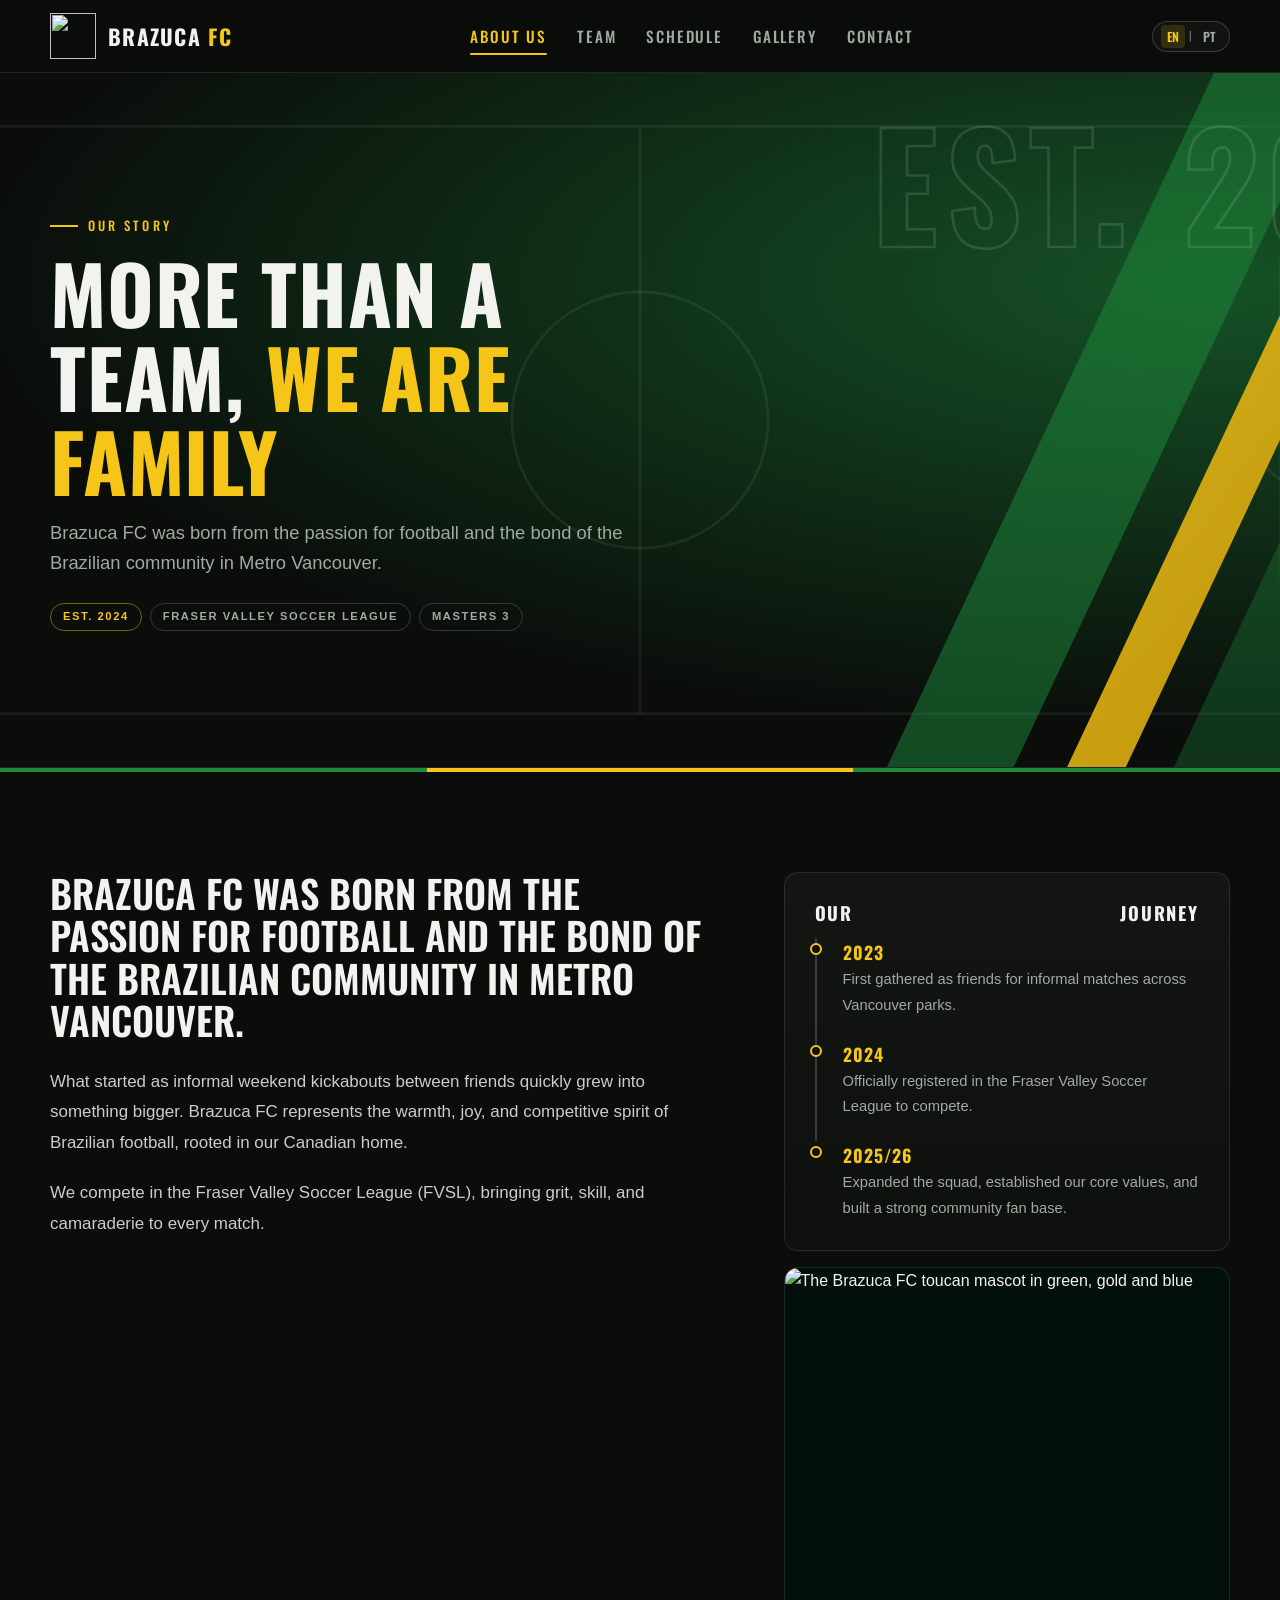
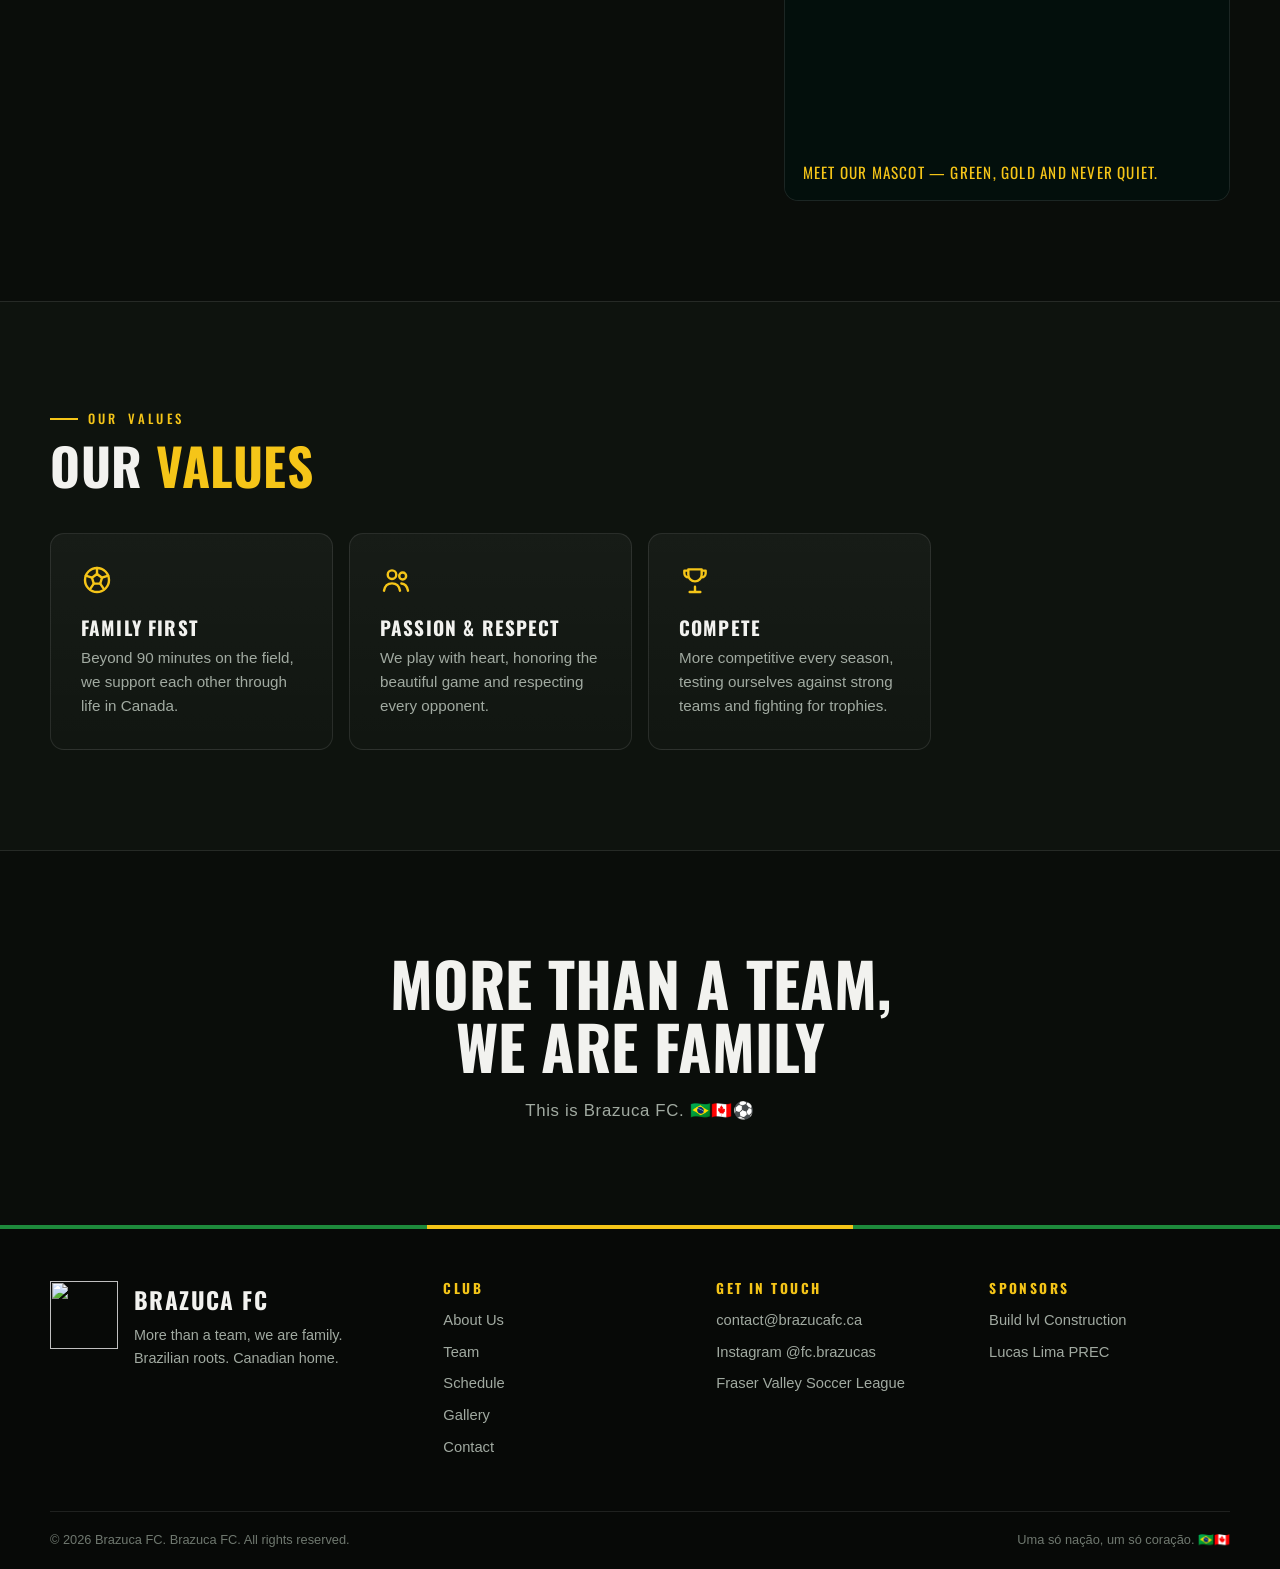
==== about.html @ 0ce06688 "feat: add English and Portuguese localization support (i18n)" ====
<!DOCTYPE html>
<html lang="en">
<head>
  <meta charset="utf-8">
  <meta name="viewport" content="width=device-width, initial-scale=1">
  <title>About Us — Brazuca FC</title>
  <meta name="description" content="Founded in 2024 by a group of Brazilians, Brazuca FC brings people together through football in the Fraser Valley Soccer League.">
  <meta name="theme-color" content="#0a0d0a">
  <link rel="canonical" href="https://brazucafc.ca/about.html">
  <link rel="icon" href="assets/img/crest-128.png" type="image/png">
  <link rel="apple-touch-icon" href="assets/img/crest-128.png">
  <meta property="og:type" content="website">
  <meta property="og:site_name" content="Brazuca FC">
  <meta property="og:title" content="About Us — Brazuca FC">
  <meta property="og:description" content="Founded in 2024 by a group of Brazilians, Brazuca FC brings people together through football in the Fraser Valley Soccer League.">
  <meta property="og:url" content="https://brazucafc.ca/about.html">
  <meta property="og:image" content="https://brazucafc.ca/assets/img/gallery/squad-white-kit.jpg">
  <meta name="twitter:card" content="summary_large_image">
  <link rel="preconnect" href="https://fonts.googleapis.com">
  <link rel="preconnect" href="https://fonts.gstatic.com" crossorigin>
  <link rel="stylesheet" href="https://fonts.googleapis.com/css2?family=Oswald:wght@400;500;600;700&amp;display=swap">
  <link rel="stylesheet" href="assets/css/site.css">
  <script src="assets/js/i18n.js" defer></script>
  <script src="assets/js/site.js" defer></script>
  <script data-goatcounter="https://brazucafc.goatcounter.com/count" async src="https://gc.zgo.at/count.js"></script>
</head>
<body>
  <a class="skip-link" href="#main">Skip to content</a>

  <header class="site-header">
    <div class="container nav-wrap">
      <a class="brand" href="index.html">
        <img class="brand-crest" src="assets/img/crest-128.png" alt="" width="46" height="46">
        <span class="brand-name">Brazuca <b>FC</b></span>
      </a>
      <button class="nav-toggle" type="button" aria-expanded="false" aria-controls="site-nav">
        <span class="visually-hidden">Menu</span>
        <span class="nav-toggle-bars" aria-hidden="true"></span>
      </button>
      <nav id="site-nav" class="site-nav" aria-label="Main">
        <ul>
          <li><a href="about.html" aria-current="page" data-i18n="nav.about">About Us</a></li>
          <li><a href="team.html" data-i18n="nav.team">Team</a></li>
          <li><a href="schedule.html" data-i18n="nav.schedule">Schedule</a></li>
          <li><a href="gallery.html" data-i18n="nav.gallery">Gallery</a></li>
          <li><a href="contact.html" data-i18n="nav.contact">Contact</a></li>
        </ul>
      </nav>
      <div class="lang-switcher" role="group" aria-label="Language selector">
        <button type="button" data-lang="en" aria-pressed="true">EN</button>
        <span aria-hidden="true">|</span>
        <button type="button" data-lang="pt" aria-pressed="false">PT</button>
      </div>
    </div>
  </header>

  <main id="main">
    <section class="about-banner" aria-labelledby="page-title">
      <svg class="about-banner-art" viewBox="0 0 1440 520" preserveAspectRatio="xMidYMid slice" aria-hidden="true">
        <defs>
          <radialGradient id="ab-glow" cx="80%" cy="30%" r="65%">
            <stop offset="0" stop-color="#1e8a3c" stop-opacity=".55"/><stop offset="1" stop-color="#1e8a3c" stop-opacity="0"/>
          </radialGradient>
          <linearGradient id="ab-gold" x1="0" y1="0" x2="1" y2="1">
            <stop offset="0" stop-color="#f5c518"/><stop offset="1" stop-color="#c99a0c"/>
          </linearGradient>
          <symbol id="ab-leaf" viewBox="0 0 24 24"><path d="M12 2l1.6 3.4 2.1-1-.5 4.6 2.8-2.6.9 1.9 2.6-.5-1 3 1.5.8-4.4 3.8.6 1.9-4.2-.8V22h-1.2v-3.5l-4.2.8.6-1.9L3 13.6l1.5-.8-1-3 2.6.5.9-1.9 2.8 2.6-.5-4.6 2.1 1z"/></symbol>
        </defs>
        <rect width="1440" height="520" fill="#0a0d0a"/>
        <rect width="1440" height="520" fill="url(#ab-glow)"/>
        <g fill="none" stroke="#f2f2ef" stroke-opacity=".07" stroke-width="2">
          <rect x="60" y="40" width="1320" height="440"/><path d="M720 40v440"/><circle cx="720" cy="260" r="96"/>
          <rect x="1200" y="140" width="180" height="240"/><rect x="1320" y="200" width="60" height="120"/><path d="M1200 215a55 55 0 0 0 0 90"/>
        </g>
        <path d="M905 520 1150 0h95L1000 520z" fill="#1e8a3c" fill-opacity=".5"/>
        <path d="M1040 520 1285 0h44L1084 520z" fill="url(#ab-gold)" fill-opacity=".9"/>
        <path d="M1120 520 1365 0h75v70L1225 520z" fill="#1e8a3c" fill-opacity=".32"/>
        <use href="#ab-leaf" x="1225" y="320" width="130" height="130" fill="#f5c518" fill-opacity=".16"/>
        <text x="1380" y="130" text-anchor="end" font-family="Oswald, 'Arial Narrow', sans-serif" font-weight="700" font-size="110" letter-spacing="6" fill="none" stroke="#f2f2ef" stroke-opacity=".13" stroke-width="2">EST. 2024</text>
      </svg>
      <div class="container about-banner-inner">
        <p class="eyebrow" data-i18n="about.eyebrow">About Us</p>
        <h1 class="page-title" id="page-title" data-i18n="about.title">Brazilian roots.<br><span>Canadian home.</span></h1>
        <p class="page-lead" data-i18n="about.lead">More than a team. A community built around football.</p>
        <div class="banner-pills">
          <span class="pill pill--yellow">Est. 2024</span>
          <span class="pill">Fraser Valley Soccer League</span>
          <span class="pill">Masters 3</span>
        </div>
      </div>
    </section>
    <div class="stripe" aria-hidden="true"><span></span><span></span><span></span></div>

    <section class="section" aria-labelledby="story-title">
      <div class="container story">
        <div>
          <h2 class="visually-hidden" id="story-title" data-i18n="about.storyTitle">Our story</h2>
          <p class="story-lead" data-i18n="about.lead">More than a team. <span>A community built around football.</span></p>
          <div class="story-body">
            <p data-i18n="about.storyP1">Brazuca FC was founded in 2024 by a group of Brazilians with one simple idea: bring people together through football and compete in the Fraser Valley Soccer League (FVSL).</p>
            <p data-i18n="about.storyP2">What started as a group of colleagues preparing for the 2024/25 Fall season has continued to grow with every year. Season after season, Brazuca FC has evolved both on and off the field — strengthening our squad, improving our organization, building new partnerships, and creating a stronger identity for the club.</p>
          </div>
        </div>
        <aside class="story-aside" aria-label="Club timeline and mascot">
          <div class="card">
            <h3 class="card-title" data-i18n="about.timelineTitle">The journey</h3>
            <ol class="timeline">
              <li><strong data-i18n="about.t1Year">2024</strong><span data-i18n="about.t1Text">Founded by a group of Brazilian friends and colleagues.</span></li>
              <li><strong data-i18n="about.t2Year">2024/25</strong><span data-i18n="about.t2Text">First Fall season in the Fraser Valley Soccer League.</span></li>
              <li><strong data-i18n="about.t3Year">2026/27</strong><span data-i18n="about.t3Text">Competing in FVSL Masters 3, with our first sponsors on board.</span></li>
            </ol>
          </div>
          <figure class="mascot-card">
            <img src="assets/img/toucan.jpg" alt="The Brazuca FC toucan mascot in green, gold and blue" width="856" height="1024" loading="lazy">
            <figcaption>Meet our mascot — green, gold and never quiet.</figcaption>
          </figure>
        </aside>
      </div>
    </section>

    <section class="section section--alt" aria-labelledby="values-title">
      <div class="container">
        <div class="section-head">
          <div>
            <p class="eyebrow" data-i18n="about.valuesTitle">What we stand for</p>
            <h2 class="section-title" id="values-title" data-i18n="about.valuesTitle">Why we <span>play</span></h2>
          </div>
        </div>
        <div class="pillars">
          <article class="card pillar"><svg viewBox="0 0 24 24" fill="none" stroke="currentColor" stroke-width="1.8" stroke-linecap="round" stroke-linejoin="round" aria-hidden="true"><circle cx="12" cy="12" r="9"/><path d="M12 7.5l3.8 2.8-1.4 4.4H9.6l-1.4-4.4z"/><path d="M12 3v4.5M15.8 10.3l4.6-1.6M14.4 14.7l2.8 4.2M9.6 14.7l-2.8 4.2M8.2 10.3 3.6 8.7"/></svg><h3 data-i18n="about.val1Title">Family First</h3><p data-i18n="about.val1Text">Beyond 90 minutes on the field, we support each other through life in Canada.</p></article>
          <article class="card pillar"><svg viewBox="0 0 24 24" fill="none" stroke="currentColor" stroke-width="1.8" stroke-linecap="round" stroke-linejoin="round" aria-hidden="true"><circle cx="9" cy="8" r="3.2"/><path d="M3 20c.6-3.4 3-5.5 6-5.5s5.4 2.1 6 5.5"/><circle cx="17" cy="9" r="2.6"/><path d="M16 14.6c2.6.2 4.4 2 5 5.4"/></svg><h3 data-i18n="about.val2Title">Passion &amp; Respect</h3><p data-i18n="about.val2Text">We play with heart, honoring the beautiful game and respecting every opponent.</p></article>
          <article class="card pillar"><svg viewBox="0 0 24 24" fill="none" stroke="currentColor" stroke-width="1.8" stroke-linecap="round" stroke-linejoin="round" aria-hidden="true"><path d="M8 21h8M12 17v4M7 4h10v4a5 5 0 0 1-10 0V4zM17 5h3v2a3 3 0 0 1-3 3M7 5H4v2a3 3 0 0 0 3 3"/></svg><h3 data-i18n="about.val3Title">Compete</h3><p data-i18n="about.val3Text">More competitive every season, testing ourselves against strong teams and fighting for trophies.</p></article>
        </div>
      </div>
    </section>

    <section class="section manifesto" aria-label="Our motto">
      <div class="container">
        <p data-i18n="hero.tagline">Brazilian roots. <span>Canadian home.</span><br>One team. <span>One family.</span></p>
        <small>This is Brazuca FC. 🇧🇷🇨🇦⚽</small>
      </div>
    </section>
  </main>

  <footer class="site-footer">
    <div class="stripe" aria-hidden="true"><span></span><span></span><span></span></div>
    <div class="container footer-grid">
      <div class="footer-brand">
        <img src="assets/img/crest-128.png" alt="" width="68" height="68">
        <div>
          <strong>Brazuca FC</strong>
          <p data-i18n="footer.moreThanTeam">More than a team, we are family.<br>Brazilian roots. Canadian home.</p>
        </div>
      </div>
      <div>
        <h3 data-i18n="footer.club">Club</h3>
        <ul>
          <li><a href="about.html" data-i18n="nav.about">About Us</a></li>
          <li><a href="team.html" data-i18n="nav.team">Team</a></li>
          <li><a href="schedule.html" data-i18n="nav.schedule">Schedule</a></li>
          <li><a href="gallery.html" data-i18n="nav.gallery">Gallery</a></li>
          <li><a href="contact.html" data-i18n="nav.contact">Contact</a></li>
        </ul>
      </div>
      <div>
        <h3 data-i18n="footer.touch">Get in touch</h3>
        <ul>
          <li><a href="mailto:contact@brazucafc.ca">contact@brazucafc.ca</a></li>
          <li><a href="https://www.instagram.com/fc.brazucas/" target="_blank" rel="noopener">Instagram @fc.brazucas</a></li>
          <li><a href="https://fraservalleysoccer.spappz.com/" target="_blank" rel="noopener">Fraser Valley Soccer League</a></li>
        </ul>
      </div>
      <div>
        <h3 data-i18n="footer.sponsors">Sponsors</h3>
        <ul>
          <li><a href="https://buildlvl.ca/" target="_blank" rel="noopener">Build lvl Construction</a></li>
          <li><a href="https://lucaslimarealtor.com" target="_blank" rel="noopener">Lucas Lima PREC</a></li>
        </ul>
      </div>
    </div>
    <div class="container footer-base">
      <span>&copy; <span data-year>2026</span> Brazuca FC. <span data-i18n="footer.rights">All rights reserved.</span></span>
      <span lang="pt-BR" data-i18n="footer.motto">Uma só nação, um só coração. 🇧🇷🇨🇦</span>
    </div>
  </footer>
</body>
</html>
---- assets/css/site.css ----
/* Brazuca FC — design system. Dark pitch ground, green & gold accents. */

:root {
  --bg: #0a0d0a;
  --bg-2: #0e130e;
  --panel: #121812;
  --line: rgba(242, 242, 239, .1);
  --line-strong: rgba(242, 242, 239, .18);
  --ink: #f2f2ef;
  --muted: #a1aaa1;
  --faint: #6f786f;
  --yellow: #f5c518;
  --yellow-ink: #1a1500;
  --green: #1e8a3c;
  --green-bright: #3fae63;
  --green-deep: #0f3d1e;
  --red: #e0393b;
  --radius: 14px;
  --radius-sm: 10px;
  --container: 1180px;
  --gutter: clamp(16px, 4vw, 40px);
  --header-h: 72px;
  --font-display: "Oswald", "Arial Narrow", "Helvetica Neue", Arial, sans-serif;
  --font-body: "Helvetica Neue", Helvetica, Arial, system-ui, sans-serif;
  color-scheme: dark;
}

*, *::before, *::after { box-sizing: border-box; }
html { scroll-behavior: smooth; scroll-padding-top: calc(var(--header-h) + 16px); }
body {
  margin: 0;
  background: var(--bg);
  color: var(--ink);
  font-family: var(--font-body);
  font-size: 16px;
  line-height: 1.6;
  -webkit-font-smoothing: antialiased;
}
img { display: block; max-width: 100%; height: auto; }
a { color: inherit; }
p { margin: 0; }
abbr[title] { text-decoration: none; cursor: help; }
h1, h2, h3 {
  margin: 0;
  font-family: var(--font-display);
  font-weight: 700;
  line-height: 1.05;
  letter-spacing: .01em;
  text-transform: uppercase;
}
:focus-visible { outline: 2px solid var(--yellow); outline-offset: 3px; }
[hidden] { display: none !important; }

.visually-hidden {
  position: absolute; width: 1px; height: 1px; margin: -1px; padding: 0;
  overflow: hidden; clip: rect(0 0 0 0); white-space: nowrap; border: 0;
}
.skip-link {
  position: absolute; left: 12px; top: -80px; z-index: 100;
  padding: 10px 16px; border-radius: 8px;
  background: var(--yellow); color: var(--yellow-ink); font-weight: 700; text-decoration: none;
}
.skip-link:focus { top: 12px; }

.container { width: min(var(--container), 100% - 2 * var(--gutter)); margin-inline: auto; }

/* ------------------------------------------------------------ header */

.site-header {
  position: sticky; top: 0; z-index: 50;
  background: rgba(10, 13, 10, .85);
  -webkit-backdrop-filter: blur(12px);
  backdrop-filter: blur(12px);
  border-bottom: 1px solid var(--line);
}
.nav-wrap { height: var(--header-h); display: flex; align-items: center; justify-content: space-between; gap: 24px; }
.brand { display: flex; align-items: center; gap: 12px; text-decoration: none; }
.brand-crest { width: 46px; height: 46px; object-fit: contain; }
.brand-name {
  font-family: var(--font-display); font-size: 1.35rem; font-weight: 700;
  letter-spacing: .06em; text-transform: uppercase; white-space: nowrap;
}
.brand-name b { color: var(--yellow); font-weight: 700; }

.site-nav ul { display: flex; gap: 2px; margin: 0; padding: 0; list-style: none; }
.site-nav a {
  position: relative; display: block; padding: 10px 14px; border-radius: 8px;
  font-family: var(--font-display); font-size: .95rem; font-weight: 500;
  letter-spacing: .12em; text-transform: uppercase; text-decoration: none;
  color: var(--muted); transition: color .2s;
}
.site-nav a:hover { color: var(--ink); }
.site-nav a[aria-current="page"] { color: var(--yellow); }
.site-nav a[aria-current="page"]::after {
  content: ""; position: absolute; left: 14px; right: 14px; bottom: 3px;
  height: 2px; border-radius: 2px; background: var(--yellow);
}

.lang-switcher {
  display: inline-flex;
  align-items: center;
  gap: 4px;
  padding: 3px 8px;
  border: 1px solid var(--line-strong);
  border-radius: 999px;
  background: rgba(255, 255, 255, .03);
  font-family: var(--font-display);
  font-size: .78rem;
  letter-spacing: .08em;
}

.lang-switcher button {
  padding: 2px 6px;
  border: 0;
  background: transparent;
  color: var(--muted);
  font-family: inherit;
  font-size: inherit;
  font-weight: 600;
  cursor: pointer;
  border-radius: 4px;
  transition: color .15s, background .15s;
}

.lang-switcher button:hover {
  color: var(--ink);
}

.lang-switcher button[aria-pressed="true"],
.lang-switcher button.is-active {
  color: var(--yellow);
  background: rgba(245, 197, 24, .15);
}

.lang-switcher span {
  color: var(--faint);
  font-size: .7rem;
}

.nav-toggle { display: none; }
.nav-toggle-bars, .nav-toggle-bars::before, .nav-toggle-bars::after {
  display: block; width: 20px; height: 2px; border-radius: 2px;
  background: currentColor; transition: transform .2s, background .2s;
}
.nav-toggle-bars { position: relative; }
.nav-toggle-bars::before, .nav-toggle-bars::after { content: ""; position: absolute; left: 0; }
.nav-toggle-bars::before { top: -6px; }
.nav-toggle-bars::after { top: 6px; }
.nav-toggle[aria-expanded="true"] .nav-toggle-bars { background: transparent; }
.nav-toggle[aria-expanded="true"] .nav-toggle-bars::before { transform: translateY(6px) rotate(45deg); }
.nav-toggle[aria-expanded="true"] .nav-toggle-bars::after { transform: translateY(-6px) rotate(-45deg); }

@media (max-width: 860px) {
  .nav-toggle {
    display: inline-flex; align-items: center; justify-content: center;
    width: 44px; height: 44px; border: 1px solid var(--line-strong); border-radius: 10px;
    background: transparent; color: var(--ink); cursor: pointer;
  }
  .site-nav {
    display: none; position: absolute; top: var(--header-h); left: 0; right: 0;
    background: var(--bg); border-bottom: 1px solid var(--line);
    box-shadow: 0 24px 40px rgba(0, 0, 0, .5);
  }
  .site-nav.is-open { display: block; }
  .site-nav ul { flex-direction: column; padding: 8px var(--gutter) 18px; }
  .site-nav a { padding: 15px 4px; border-radius: 0; border-bottom: 1px solid var(--line); font-size: 1.05rem; }
  .site-nav a[aria-current="page"]::after { display: none; }
}

/* ----------------------------------------------------------- shared */

.btn {
  display: inline-flex; align-items: center; justify-content: center; gap: 10px;
  min-height: 48px; padding: 0 26px; border: 1px solid transparent; border-radius: 999px;
  font-family: var(--font-display); font-size: .95rem; font-weight: 600;
  letter-spacing: .12em; text-transform: uppercase; text-decoration: none; cursor: pointer;
  transition: transform .2s, background .2s, border-color .2s, color .2s;
}
.btn-primary { background: var(--yellow); color: var(--yellow-ink); }
.btn-primary:hover { background: #ffd43b; transform: translateY(-1px); }
.btn-ghost { border-color: var(--line-strong); color: var(--ink); }
.btn-ghost:hover { border-color: var(--yellow); color: var(--yellow); }

.link-arrow {
  font-family: var(--font-display); font-size: .85rem; font-weight: 500;
  letter-spacing: .14em; text-transform: uppercase; text-decoration: none;
  color: var(--yellow); white-space: nowrap;
}
.link-arrow:hover { text-decoration: underline; text-underline-offset: 4px; }

.eyebrow {
  display: inline-flex; align-items: center; gap: 10px;
  font-family: var(--font-display); font-size: .8rem; font-weight: 500;
  letter-spacing: .24em; text-transform: uppercase; color: var(--yellow);
}
.eyebrow::before { content: ""; width: 28px; height: 2px; background: currentColor; }

.pill {
  display: inline-flex; align-items: center; gap: 6px; padding: 4px 12px;
  border: 1px solid var(--line-strong); border-radius: 999px;
  font-size: .7rem; font-weight: 700; letter-spacing: .14em; text-transform: uppercase;
  color: var(--muted); white-space: nowrap;
}
.pill--yellow { border-color: rgba(245, 197, 24, .45); color: var(--yellow); }
.pill--green { border-color: rgba(63, 174, 99, .45); color: var(--green-bright); }

.stripe { display: flex; height: 4px; }
.stripe span { flex: 1; background: var(--green); }
.stripe span:nth-child(2) { background: var(--yellow); }

.card {
  padding: clamp(20px, 3vw, 30px);
  border: 1px solid var(--line); border-radius: var(--radius);
  background: linear-gradient(180deg, rgba(255, 255, 255, .04), rgba(255, 255, 255, .015));
}
.card-title {
  display: flex; align-items: center; justify-content: space-between; gap: 12px;
  margin-bottom: 16px; font-size: 1.15rem; letter-spacing: .1em;
}
.card-title .link-arrow { font-size: .72rem; }

.section { padding-block: clamp(56px, 8vw, 100px); }
.section--alt { background: var(--bg-2); border-block: 1px solid var(--line); }
.section-head {
  display: flex; flex-wrap: wrap; align-items: flex-end; justify-content: space-between; gap: 16px;
  margin-bottom: clamp(24px, 4vw, 40px);
}
.section-title { margin-top: 10px; font-size: clamp(2rem, 4.6vw, 3.2rem); }
.section-title span, .page-title span { color: var(--yellow); }
.section-lead { margin-top: 12px; max-width: 60ch; color: var(--muted); }

.grid-2 { display: grid; grid-template-columns: repeat(2, minmax(0, 1fr)); gap: clamp(16px, 3vw, 28px); }
.grid-matchday { display: grid; grid-template-columns: minmax(0, 1.2fr) minmax(0, 1fr); gap: clamp(16px, 3vw, 28px); align-items: start; }
@media (max-width: 900px) {
  .grid-2, .grid-matchday { grid-template-columns: 1fr; }
}

.skeleton { display: grid; place-items: center; min-height: 220px; color: var(--faint); font-size: .9rem; }
.empty-state {
  padding: 28px; border: 1px dashed var(--line-strong); border-radius: var(--radius-sm);
  text-align: center; color: var(--muted);
}
.empty-state a { color: var(--yellow); }
.data-note { margin-top: 14px; font-size: .78rem; color: var(--faint); }
.data-note a { color: var(--muted); }

.stats { display: grid; grid-template-columns: repeat(3, minmax(0, 1fr)); gap: 12px; }
.stats--4 { grid-template-columns: repeat(2, minmax(0, 1fr)); }
.stat { padding: 16px 12px; border: 1px solid var(--line); border-radius: var(--radius-sm); text-align: center; background: rgba(255, 255, 255, .02); }
.stat strong { display: block; font-family: var(--font-display); font-size: 2.2rem; line-height: 1; color: var(--yellow); }
.stat span { display: block; margin-top: 6px; font-size: .7rem; letter-spacing: .14em; text-transform: uppercase; color: var(--muted); }

/* ------------------------------------------------------------- hero */

.hero {
  position: relative; isolation: isolate; overflow: hidden;
  background:
    radial-gradient(55% 80% at 78% 45%, rgba(30, 138, 60, .38), transparent 70%),
    radial-gradient(40% 55% at 5% 100%, rgba(245, 197, 24, .1), transparent 70%),
    linear-gradient(180deg, #0c120c, var(--bg));
}
.hero::before {
  content: ""; position: absolute; z-index: -1; top: -30%; right: -12%; width: 62%; height: 160%;
  background: repeating-linear-gradient(112deg,
    transparent 0 46px, rgba(30, 138, 60, .26) 46px 62px,
    transparent 62px 104px, rgba(245, 197, 24, .12) 104px 110px);
  -webkit-mask-image: radial-gradient(closest-side, #000 25%, transparent);
  mask-image: radial-gradient(closest-side, #000 25%, transparent);
}
.pitch-lines { position: absolute; inset: 0; z-index: -1; width: 100%; height: 100%; opacity: .06; pointer-events: none; }
.hero-inner {
  display: grid; grid-template-columns: minmax(0, 1.45fr) minmax(0, .55fr); align-items: center;
  gap: clamp(16px, 4vw, 48px); padding-block: clamp(32px, 7vw, 96px);
}
.hero-title { margin-top: 12px; font-size: clamp(3rem, 7vw, 5.6rem); line-height: .95; letter-spacing: .02em; }
.hero-title span { color: var(--yellow); }
.hero-tagline {
  margin-top: 10px; font-family: var(--font-display); font-size: clamp(1.35rem, 3vw, 2.2rem);
  font-weight: 600; font-style: italic; line-height: 1.05; text-transform: uppercase; color: var(--yellow);
}
.hero-sub { margin-top: 14px; max-width: 58ch; color: var(--muted); font-size: clamp(.95rem, 1.4vw, 1.05rem); }
.hero-actions { display: flex; flex-wrap: wrap; gap: 12px; margin-top: 22px; }
.hero-art { position: relative; justify-self: center; width: min(340px, 100%); }
.hero-art::before {
  content: ""; position: absolute; inset: 6%; z-index: -1; border-radius: 50%;
  background: radial-gradient(circle, rgba(245, 197, 24, .2), transparent 65%);
}
.hero-art img { width: 100%; filter: drop-shadow(0 24px 48px rgba(0, 0, 0, .6)); }
@media (max-width: 860px) {
  .hero-inner { grid-template-columns: 1fr; }
  .hero-art { order: -1; justify-self: start; width: min(96px, 28%); }
}

.features { background: var(--bg-2); border-bottom: 1px solid var(--line); }
.features-grid { display: grid; grid-template-columns: repeat(4, minmax(0, 1fr)); }
.feature { display: flex; align-items: center; gap: 14px; padding: 22px 20px; }
.feature + .feature { border-left: 1px solid var(--line); }
.feature svg { flex: none; width: 34px; height: 34px; color: var(--yellow); }
.feature strong { display: block; font-family: var(--font-display); font-size: 1rem; font-weight: 600; letter-spacing: .1em; text-transform: uppercase; }
.feature span { display: block; font-size: .85rem; color: var(--muted); }
@media (max-width: 960px) {
  .features-grid { grid-template-columns: repeat(2, minmax(0, 1fr)); }
  .feature:nth-child(3) { border-left: 0; }
  .feature:nth-child(n + 3) { border-top: 1px solid var(--line); }
}
@media (max-width: 520px) {
  .features-grid { grid-template-columns: 1fr; }
  .feature + .feature { border-left: 0; border-top: 1px solid var(--line); }
}

/* -------------------------------------------------------- page hero */

.page-hero {
  position: relative; isolation: isolate; overflow: hidden; border-bottom: 1px solid var(--line);
  background:
    radial-gradient(60% 120% at 88% 0%, rgba(30, 138, 60, .34), transparent 62%),
    linear-gradient(180deg, #0c120c, var(--bg));
}
.page-hero::before {
  content: ""; position: absolute; z-index: -1; top: -40%; right: -8%; width: 46%; height: 180%;
  background: repeating-linear-gradient(112deg,
    transparent 0 40px, rgba(30, 138, 60, .24) 40px 54px,
    transparent 54px 92px, rgba(245, 197, 24, .12) 92px 98px);
  -webkit-mask-image: radial-gradient(closest-side, #000 20%, transparent);
  mask-image: radial-gradient(closest-side, #000 20%, transparent);
}
.page-hero .container { padding-block: clamp(48px, 8vw, 96px); }
.page-title { margin-top: 14px; font-size: clamp(2.6rem, 7vw, 5rem); }
.page-lead { margin-top: 16px; max-width: 60ch; color: var(--muted); font-size: clamp(1rem, 1.8vw, 1.15rem); }

/* --------------------------------------------------------- matchday */

.match-card { position: relative; overflow: hidden; }
.match-meta {
  display: flex; flex-wrap: wrap; align-items: center; justify-content: space-between; gap: 8px 12px;
  margin-bottom: 26px;
}
.match-round { font-size: .75rem; letter-spacing: .14em; text-transform: uppercase; color: var(--faint); }
.match-teams { display: grid; grid-template-columns: minmax(0, 1fr) auto minmax(0, 1fr); align-items: center; gap: 12px; text-align: center; }
.team { display: grid; justify-items: center; gap: 10px; }
.team-badge {
  display: grid; place-items: center; width: clamp(68px, 10vw, 92px); aspect-ratio: 1; border-radius: 50%;
  border: 2px solid var(--line-strong); background: radial-gradient(circle at 30% 25%, #27312a, #141a15);
  font-family: var(--font-display); font-size: clamp(1.15rem, 2.4vw, 1.5rem); font-weight: 700; letter-spacing: .06em;
}
.team-badge--us { overflow: hidden; padding: 0; border-color: transparent; background: none; }
.team-badge--us img { width: 100%; height: 100%; object-fit: contain; }
.team-name { font-family: var(--font-display); font-size: clamp(1rem, 2.2vw, 1.25rem); line-height: 1.15; letter-spacing: .04em; text-transform: uppercase; }
.team--us .team-name { color: var(--yellow); }
.team-side { font-size: .68rem; letter-spacing: .18em; text-transform: uppercase; color: var(--faint); }
.match-vs { font-family: var(--font-display); font-size: clamp(1.4rem, 3vw, 2rem); font-weight: 700; color: var(--yellow); }
.match-details {
  display: flex; flex-wrap: wrap; justify-content: center; gap: 10px 26px;
  margin: 26px 0 0; padding: 18px 0 0; border-top: 1px solid var(--line); list-style: none; font-size: .95rem;
}
.match-details li { display: flex; align-items: center; gap: 8px; }
.match-details svg { flex: none; width: 18px; height: 18px; color: var(--yellow); }
.match-countdown {
  margin-top: 16px; text-align: center; font-family: var(--font-display); font-size: .9rem;
  letter-spacing: .16em; text-transform: uppercase; color: var(--green-bright);
}

.bye { display: grid; justify-items: center; gap: 12px; padding: 4px 0; text-align: center; }
.bye-icon {
  display: grid; place-items: center; width: 84px; height: 84px; border-radius: 50%;
  border: 2px dashed rgba(245, 197, 24, .55); background: var(--green-deep); color: var(--yellow);
}
.bye-icon svg { width: 38px; height: 38px; }
.bye-title { font-size: clamp(1.6rem, 3.6vw, 2.2rem); }
.bye-text { max-width: 44ch; color: var(--muted); }
.match-after {
  display: flex; flex-wrap: wrap; align-items: baseline; justify-content: space-between; gap: 6px 12px;
  margin-top: 22px; padding-top: 16px; border-top: 1px solid var(--line); font-size: .9rem; color: var(--muted);
}
.match-after strong { color: var(--ink); font-weight: 600; }

.table-wrap { overflow-x: auto; -webkit-overflow-scrolling: touch; }
.standings { width: 100%; border-collapse: collapse; font-size: .92rem; font-variant-numeric: tabular-nums; }
.standings th {
  padding: 10px 8px; border-bottom: 1px solid var(--line-strong); white-space: nowrap; text-align: center;
  font-family: var(--font-display); font-size: .75rem; font-weight: 500; letter-spacing: .14em; text-transform: uppercase; color: var(--faint);
}
.standings td { padding: 11px 8px; border-bottom: 1px solid var(--line); white-space: nowrap; text-align: center; color: var(--muted); }
.standings .col-team { width: 100%; text-align: left; color: var(--ink); }
.standings .col-pts { font-weight: 700; color: var(--ink); }
.standings tr.is-us td { background: rgba(245, 197, 24, .07); }
.standings tr.is-us td:first-child { box-shadow: inset 3px 0 var(--yellow); }
.standings tr.is-us .col-team { font-weight: 700; color: var(--yellow); }
.pos { display: inline-grid; place-items: center; width: 26px; height: 26px; border-radius: 50%; background: rgba(255, 255, 255, .06); font-size: .8rem; font-weight: 700; color: var(--ink); }

.filter-bar { display: inline-flex; gap: 4px; padding: 4px; border: 1px solid var(--line); border-radius: 999px; background: var(--bg-2); }
.filter-bar button {
  padding: 8px 16px; border: 0; border-radius: 999px; background: transparent; color: var(--muted); cursor: pointer;
  font-family: var(--font-display); font-size: .82rem; letter-spacing: .12em; text-transform: uppercase;
}
.filter-bar button:hover { color: var(--ink); }
.filter-bar button[aria-pressed="true"] { background: var(--yellow); color: var(--yellow-ink); }

.fixtures { display: grid; gap: 10px; margin: 0; padding: 0; list-style: none; }
.fixture {
  display: grid; grid-template-columns: 104px minmax(0, 1fr) auto; align-items: center; gap: 18px;
  padding: 16px 20px; border: 1px solid var(--line); border-radius: var(--radius-sm); background: rgba(255, 255, 255, .02);
}
.fixture.is-past { opacity: .6; }
.fixture.is-next { border-color: rgba(245, 197, 24, .55); background: rgba(245, 197, 24, .05); opacity: 1; }
.fixture.is-bye { border-style: dashed; }
.fixture-date { display: grid; line-height: 1.2; }
.fixture-day { font-size: .7rem; letter-spacing: .18em; text-transform: uppercase; color: var(--faint); }
.fixture-dm { font-family: var(--font-display); font-size: 1.3rem; text-transform: uppercase; }
.fixture-time { font-size: .8rem; color: var(--muted); }
.fixture-round { display: block; font-size: .7rem; letter-spacing: .16em; text-transform: uppercase; color: var(--faint); }
.fixture-teams { display: block; margin: 2px 0; font-family: var(--font-display); font-size: 1.12rem; letter-spacing: .02em; text-transform: uppercase; }
.fixture-teams b { font-weight: 600; color: var(--yellow); }
.fixture-teams em { margin: 0 8px; font-size: .8em; font-style: normal; color: var(--faint); }
.fixture.is-bye .fixture-teams { color: var(--muted); }
.fixture-field { display: flex; align-items: center; gap: 6px; font-size: .85rem; color: var(--muted); }
.fixture-field svg { flex: none; width: 14px; height: 14px; }
.fixture-side { justify-self: end; }
.result { display: inline-flex; align-items: center; gap: 10px; font-family: var(--font-display); font-size: 1.15rem; }
.result-badge { display: inline-grid; place-items: center; width: 28px; height: 28px; border-radius: 6px; font-size: .85rem; font-weight: 700; color: #fff; }
.result--W .result-badge { background: var(--green); }
.result--D .result-badge { background: #5b635b; }
.result--L .result-badge { background: var(--red); }
@media (max-width: 640px) {
  .fixture { grid-template-columns: 74px minmax(0, 1fr); gap: 12px; padding: 14px; }
  .fixture-side { grid-column: 2; justify-self: start; }
  .fixture-teams em { margin: 0 5px; }
}

.schedule-toolbar { display: flex; flex-wrap: wrap; align-items: center; justify-content: space-between; gap: 12px; margin-bottom: 18px; }

/* ------------------------------------------------------------ squad */

.coach-card { display: grid; grid-template-columns: auto minmax(0, 1fr); align-items: center; gap: clamp(18px, 3vw, 32px); margin-bottom: clamp(40px, 6vw, 64px); }
.coach-photo {
  position: relative; overflow: hidden; width: clamp(110px, 16vw, 164px); aspect-ratio: 1; border-radius: 50%;
  border: 3px solid var(--yellow);
  background: radial-gradient(120% 90% at 50% 0%, #1d5a31, #0f2a17 55%, #0b140d);
}
.coach-photo img { width: 100%; height: 100%; object-fit: cover; object-position: 50% 20%; }
.coach-name { margin-top: 8px; font-size: clamp(2.2rem, 5vw, 3.4rem); }
.coach-text { margin-top: 8px; max-width: 56ch; color: var(--muted); }
@media (max-width: 520px) { .coach-card { grid-template-columns: 1fr; justify-items: start; } }

.portrait-fallback {
  position: absolute; inset: 0; display: grid; place-items: center;
  font-family: var(--font-display); font-weight: 700; color: rgba(245, 197, 24, .92);
  text-shadow: 0 6px 24px rgba(0, 0, 0, .45);
}
.coach-photo .portrait-fallback { font-size: 3.4rem; }
.has-photo > .portrait-fallback { display: none; }

.squad-group + .squad-group { margin-top: clamp(44px, 6vw, 68px); }
.squad-group-head {
  display: flex; flex-wrap: wrap; align-items: center; gap: 10px 14px;
  margin-bottom: 20px; padding-bottom: 14px; border-bottom: 1px solid var(--line);
}
.squad-group-head h2 { font-size: clamp(1.5rem, 3.4vw, 2.2rem); }
.squad-count { margin-left: auto; font-size: .75rem; letter-spacing: .14em; text-transform: uppercase; color: var(--faint); }

.players { display: grid; grid-template-columns: repeat(auto-fill, minmax(190px, 1fr)); gap: 16px; }
.player {
  position: relative; overflow: hidden; border: 1px solid var(--line); border-radius: var(--radius);
  background: var(--panel); transition: transform .2s, border-color .2s;
}
.player:hover { transform: translateY(-3px); border-color: rgba(245, 197, 24, .45); }
.player-photo {
  position: relative; overflow: hidden; aspect-ratio: 4 / 5;
  background: radial-gradient(120% 90% at 50% 0%, #1d5a31 0%, #0f2a17 55%, #0b140d 100%);
}
.player-photo img { width: 100%; height: 100%; object-fit: cover; object-position: 50% 18%; }
.player-photo::after {
  content: ""; position: absolute; inset: auto 0 0; height: 40%;
  background: linear-gradient(transparent, rgba(18, 24, 18, .95));
}
.player-photo .portrait-fallback { font-size: clamp(4.2rem, 9vw, 5.8rem); }
.player-captain {
  position: absolute; top: 12px; right: 12px; z-index: 1;
  display: grid; place-items: center; width: 30px; height: 30px; border-radius: 50%;
  background: var(--yellow); color: var(--yellow-ink); box-shadow: 0 4px 14px rgba(0, 0, 0, .4);
  font-family: var(--font-display); font-size: .95rem; font-weight: 700;
}
.player-info { display: flex; align-items: flex-end; justify-content: space-between; gap: 10px; margin-top: -30px; padding: 0 16px 16px; position: relative; z-index: 1; }
.player-name { font-size: 1.3rem; letter-spacing: .03em; }
.player-role, .player-aka { display: block; margin-top: 4px; font-size: .7rem; letter-spacing: .12em; text-transform: uppercase; color: var(--faint); }
.player-aka { margin-top: 2px; color: var(--muted); letter-spacing: .06em; text-transform: none; font-size: .8rem; }
.player-number { font-family: var(--font-display); font-size: 2rem; font-weight: 700; line-height: 1; color: var(--yellow); }
.player:not(.has-photo) .player-number { display: none; }
@media (max-width: 560px) {
  .players { grid-template-columns: repeat(2, minmax(0, 1fr)); gap: 12px; }
  .player-info { padding: 0 12px 12px; gap: 6px; }
  .player-name { font-size: 1.05rem; }
  .player-role { font-size: .62rem; letter-spacing: .08em; }
  .player-number { font-size: 1.5rem; }
  .player-captain { top: 8px; right: 8px; width: 26px; height: 26px; font-size: .85rem; }
}

/* ---------------------------------------------------------- gallery */

.album + .album { margin-top: clamp(44px, 6vw, 68px); }
.album-title { font-size: clamp(1.6rem, 3.6vw, 2.4rem); }
.gallery-grid { display: grid; grid-template-columns: repeat(auto-fill, minmax(260px, 1fr)); gap: 14px; }
.gallery-item {
  position: relative; overflow: hidden; margin: 0; aspect-ratio: 4 / 3;
  border: 1px solid var(--line); border-radius: var(--radius-sm); background: var(--panel);
}
.gallery-item--feature { grid-column: span 2; aspect-ratio: 16 / 9; }
.gallery-item button { display: block; width: 100%; height: 100%; padding: 0; border: 0; background: none; cursor: zoom-in; }
.gallery-item img { width: 100%; height: 100%; object-fit: cover; transition: transform .5s; }
.gallery-item button:hover img { transform: scale(1.03); }
.gallery-item figcaption {
  position: absolute; inset: auto 0 0; padding: 36px 16px 14px; pointer-events: none;
  background: linear-gradient(transparent, rgba(0, 0, 0, .82)); font-size: .9rem;
}
.gallery-slot {
  display: grid; align-content: center; justify-items: center; gap: 6px; aspect-ratio: 4 / 3; padding: 20px;
  border: 1px dashed var(--line-strong); border-radius: var(--radius-sm); text-align: center; color: var(--faint);
}
.gallery-slot strong { font-family: var(--font-display); font-weight: 500; letter-spacing: .1em; text-transform: uppercase; color: var(--muted); }
.gallery-slot span { font-size: .85rem; }
.gallery-slot a { color: var(--yellow); }
@media (max-width: 600px) { .gallery-item--feature { grid-column: auto; } }

.is-missing { display: grid; place-items: center; }
.is-missing img, .is-missing button { display: none; }
.is-missing::before {
  content: "Photo coming soon"; font-family: var(--font-display); font-size: .85rem;
  letter-spacing: .16em; text-transform: uppercase; color: var(--faint);
}

.lightbox { max-width: min(1100px, 94vw); max-height: 94vh; padding: 0; border: 0; background: transparent; color: var(--ink); }
.lightbox::backdrop { background: rgba(0, 0, 0, .88); }
.lightbox img { width: auto; max-height: 80vh; margin-inline: auto; border-radius: 10px; }
.lightbox-bar { display: flex; align-items: center; justify-content: space-between; gap: 12px; margin-top: 12px; }
.lightbox-caption { flex: 1; font-size: .95rem; color: var(--muted); }
.lightbox-count { font-size: .8rem; letter-spacing: .12em; color: var(--faint); }
.lightbox-controls { display: flex; gap: 8px; }
.icon-btn {
  display: grid; place-items: center; width: 44px; height: 44px; border: 1px solid var(--line-strong); border-radius: 50%;
  background: rgba(10, 13, 10, .7); color: var(--ink); cursor: pointer; font-size: 1.1rem;
}
.icon-btn:hover { border-color: var(--yellow); color: var(--yellow); }

/* ------------------------------------------------------------- home */

.about-teaser { display: grid; grid-template-columns: minmax(0, 1.2fr) minmax(0, 1fr); gap: clamp(20px, 4vw, 48px); align-items: stretch; }
.teaser-text p { color: #c9cec9; font-size: 1.05rem; line-height: 1.75; }
.teaser-text p + p { margin-top: 1em; }
.teaser-text { margin-top: 18px; }
.about-teaser .btn { margin-top: 28px; }
.quote-card {
  margin: 0; display: grid; align-content: center; gap: 18px;
  background: radial-gradient(90% 90% at 100% 0%, rgba(30, 138, 60, .35), transparent 60%), var(--panel);
}
.quote-card blockquote { margin: 0; font-family: var(--font-display); font-size: clamp(1.7rem, 3.4vw, 2.5rem); font-weight: 700; line-height: 1.08; text-transform: uppercase; }
.quote-card blockquote span { color: var(--yellow); }
.quote-card cite { font-style: normal; font-size: .9rem; color: var(--muted); }

.squad-teaser { display: grid; grid-template-columns: minmax(0, 1.3fr) minmax(0, 1fr); gap: clamp(20px, 4vw, 48px); align-items: center; }
.squad-teaser .stats { margin: 26px 0 28px; }
.photo-frame {
  position: relative; overflow: hidden; aspect-ratio: 16 / 9;
  border: 1px solid rgba(245, 197, 24, .28); border-radius: var(--radius);
  background: var(--panel); box-shadow: 0 24px 60px rgba(0, 0, 0, .55);
}
.photo-frame img { width: 100%; height: 100%; object-fit: cover; }
@media (max-width: 900px) {
  .about-teaser, .squad-teaser { grid-template-columns: 1fr; }
}

.sponsor-grid { display: grid; grid-template-columns: repeat(auto-fit, minmax(260px, 1fr)); gap: 18px; }
.sponsor { display: grid; justify-items: center; align-content: start; gap: 12px; text-align: center; transition: border-color .2s, transform .2s; }
.sponsor:hover { border-color: rgba(245, 197, 24, .4); transform: translateY(-2px); }
.sponsor-mark { display: flex; align-items: center; height: 70px; }
.sponsor-mark svg { width: auto; height: 100%; }
.sponsor-name { font-size: 1.15rem; font-weight: 600; line-height: 1.25; }
.sponsor-name .lvl { font-weight: 500; color: var(--red); }
.sponsor-name .ll { font-weight: 400; letter-spacing: .09em; color: var(--green-bright); }
.sponsor-role { margin-top: -6px; font-size: .66rem; letter-spacing: .17em; text-transform: uppercase; color: var(--faint); }
.sponsor p { max-width: 42ch; font-size: .93rem; color: var(--muted); }
.sponsor--cta { border-style: dashed; align-content: center; }
.sponsor--cta h3 { font-size: 1.5rem; letter-spacing: .06em; }
.link-pills { display: flex; flex-wrap: wrap; justify-content: center; gap: 8px; }
.link-pills a {
  padding: 7px 14px; border: 1px solid var(--line-strong); border-radius: 999px;
  font-size: .82rem; font-weight: 600; text-decoration: none; transition: border-color .2s, color .2s;
}
.link-pills a:hover { border-color: var(--yellow); color: var(--yellow); }

/* ------------------------------------------------------------ about */

.about-banner { position: relative; isolation: isolate; overflow: hidden; border-bottom: 1px solid var(--line); background: var(--bg); }
.about-banner-art { position: absolute; inset: 0; z-index: -1; width: 100%; height: 100%; }
.about-banner-inner { padding-block: clamp(64px, 11vw, 136px); }
.about-banner-inner > * { max-width: 640px; }
.banner-pills { display: flex; flex-wrap: wrap; gap: 8px; margin-top: 26px; }

.story { display: grid; grid-template-columns: minmax(0, 1.5fr) minmax(0, 1fr); gap: clamp(28px, 5vw, 72px); align-items: start; }
.story-lead { margin-bottom: 26px; font-family: var(--font-display); font-size: clamp(1.7rem, 3.6vw, 2.4rem); font-weight: 600; line-height: 1.1; text-transform: uppercase; }
.story-lead span { color: var(--yellow); }
.story-body p { color: #c9cec9; font-size: 1.06rem; line-height: 1.8; }
.story-body p + p { margin-top: 1.15em; }
.story-aside { position: sticky; top: calc(var(--header-h) + 24px); display: grid; gap: 16px; }
.timeline { display: grid; margin: 0; padding: 0; list-style: none; }
.timeline li { position: relative; padding: 0 0 22px 26px; border-left: 2px solid var(--line-strong); }
.timeline li:last-child { padding-bottom: 0; border-left-color: transparent; }
.timeline li::before {
  content: ""; position: absolute; left: -7px; top: 5px; width: 12px; height: 12px; border-radius: 50%;
  border: 2px solid var(--yellow); background: var(--bg);
}
.timeline strong { display: block; font-family: var(--font-display); font-size: 1.1rem; letter-spacing: .06em; color: var(--yellow); }
.timeline span { font-size: .92rem; color: var(--muted); }

.mascot-card {
  position: relative; overflow: hidden; margin: 0;
  border: 1px solid var(--line); border-radius: var(--radius);
  background: #030f0c;
}
.mascot-card img { width: 100%; aspect-ratio: 856 / 1024; object-fit: cover; }
.mascot-card figcaption {
  position: absolute; inset: auto 0 0; padding: 40px 18px 16px;
  background: linear-gradient(transparent, rgba(3, 15, 12, .95));
  font-family: var(--font-display); font-size: .95rem; letter-spacing: .08em; text-transform: uppercase; color: var(--yellow);
}

.pillars { display: grid; grid-template-columns: repeat(4, minmax(0, 1fr)); gap: 16px; }
.pillar svg { width: 32px; height: 32px; margin-bottom: 14px; color: var(--yellow); }
.pillar h3 { margin-bottom: 8px; font-size: 1.2rem; letter-spacing: .06em; }
.pillar p { font-size: .95rem; color: var(--muted); }

.manifesto { text-align: center; }
.manifesto p { font-family: var(--font-display); font-size: clamp(2rem, 5.4vw, 3.8rem); font-weight: 700; line-height: 1.05; text-transform: uppercase; }
.manifesto p span { color: var(--yellow); }
.manifesto small { display: block; margin-top: 20px; font-size: 1.05rem; letter-spacing: .04em; color: var(--muted); }

@media (max-width: 960px) {
  .story { grid-template-columns: 1fr; }
  .story-aside { position: static; }
  .pillars { grid-template-columns: repeat(2, minmax(0, 1fr)); }
}
@media (max-width: 520px) { .pillars { grid-template-columns: 1fr; } }

/* ---------------------------------------------------------- contact */

.contact-layout { display: grid; grid-template-columns: minmax(0, 1.6fr) minmax(0, 1fr); gap: clamp(24px, 4vw, 56px); align-items: start; }
.contact-grid { display: grid; grid-template-columns: repeat(2, minmax(0, 1fr)); gap: 16px; }
.contact-card {
  position: relative; display: grid; align-content: start; gap: 10px; padding: 26px;
  border: 1px solid var(--line); border-radius: var(--radius); background: var(--panel);
  text-decoration: none; transition: border-color .2s, transform .2s;
}
.contact-card:hover { border-color: rgba(245, 197, 24, .5); transform: translateY(-2px); }
.contact-card--featured {
  grid-column: 1 / -1;
  background: radial-gradient(80% 140% at 100% 0%, rgba(30, 138, 60, .38), transparent 60%), var(--panel);
}
.contact-card-icon { display: grid; place-items: center; width: 48px; height: 48px; border-radius: 12px; background: var(--green-deep); color: var(--yellow); }
.contact-card-icon svg { width: 24px; height: 24px; }
.contact-card h2 { font-size: 1.45rem; letter-spacing: .06em; }
.contact-card p { font-size: .95rem; color: var(--muted); }
.contact-email { overflow-wrap: anywhere; font-weight: 600; color: var(--yellow); }
.contact-card--featured .contact-email { font-size: 1.15rem; }
.tips { display: grid; gap: 14px; margin: 0; padding: 0; list-style: none; }
.tips li { display: grid; grid-template-columns: 28px minmax(0, 1fr); gap: 12px; color: var(--muted); font-size: .95rem; }
.tips li strong { display: block; color: var(--ink); }
.tips a { color: var(--yellow); }
.tips-num { display: grid; place-items: center; width: 28px; height: 28px; border-radius: 50%; background: rgba(245, 197, 24, .12); color: var(--yellow); font-family: var(--font-display); font-weight: 600; }
@media (max-width: 960px) { .contact-layout { grid-template-columns: 1fr; } }
@media (max-width: 620px) { .contact-grid { grid-template-columns: 1fr; } }

/* ----------------------------------------------------------- footer */

.site-footer { background: #070907; }
.footer-grid { display: grid; grid-template-columns: minmax(0, 1.5fr) repeat(3, minmax(0, 1fr)); gap: 32px; padding-block: 52px; }
.footer-brand { display: flex; align-items: flex-start; gap: 16px; }
.footer-brand img { flex: none; width: 68px; height: 68px; object-fit: contain; }
.footer-brand strong { font-family: var(--font-display); font-size: 1.45rem; letter-spacing: .06em; text-transform: uppercase; }
.footer-brand p { margin-top: 6px; font-size: .9rem; color: var(--muted); }
.site-footer h3 { margin-bottom: 14px; font-size: .85rem; letter-spacing: .18em; color: var(--yellow); }
.site-footer ul { display: grid; gap: 8px; margin: 0; padding: 0; list-style: none; font-size: .92rem; }
.site-footer ul a { color: var(--muted); text-decoration: none; }
.site-footer ul a:hover { color: var(--ink); }
.footer-base {
  display: flex; flex-wrap: wrap; justify-content: space-between; gap: 8px;
  padding-block: 18px; border-top: 1px solid var(--line); font-size: .8rem; color: var(--faint);
}
@media (max-width: 900px) {
  .footer-grid { grid-template-columns: repeat(2, minmax(0, 1fr)); }
  .footer-brand { grid-column: 1 / -1; }
}
@media (max-width: 520px) { .footer-grid { grid-template-columns: 1fr; } }

@media (prefers-reduced-motion: reduce) {
  html { scroll-behavior: auto; }
  *, *::before, *::after { transition: none !important; animation: none !important; }
}
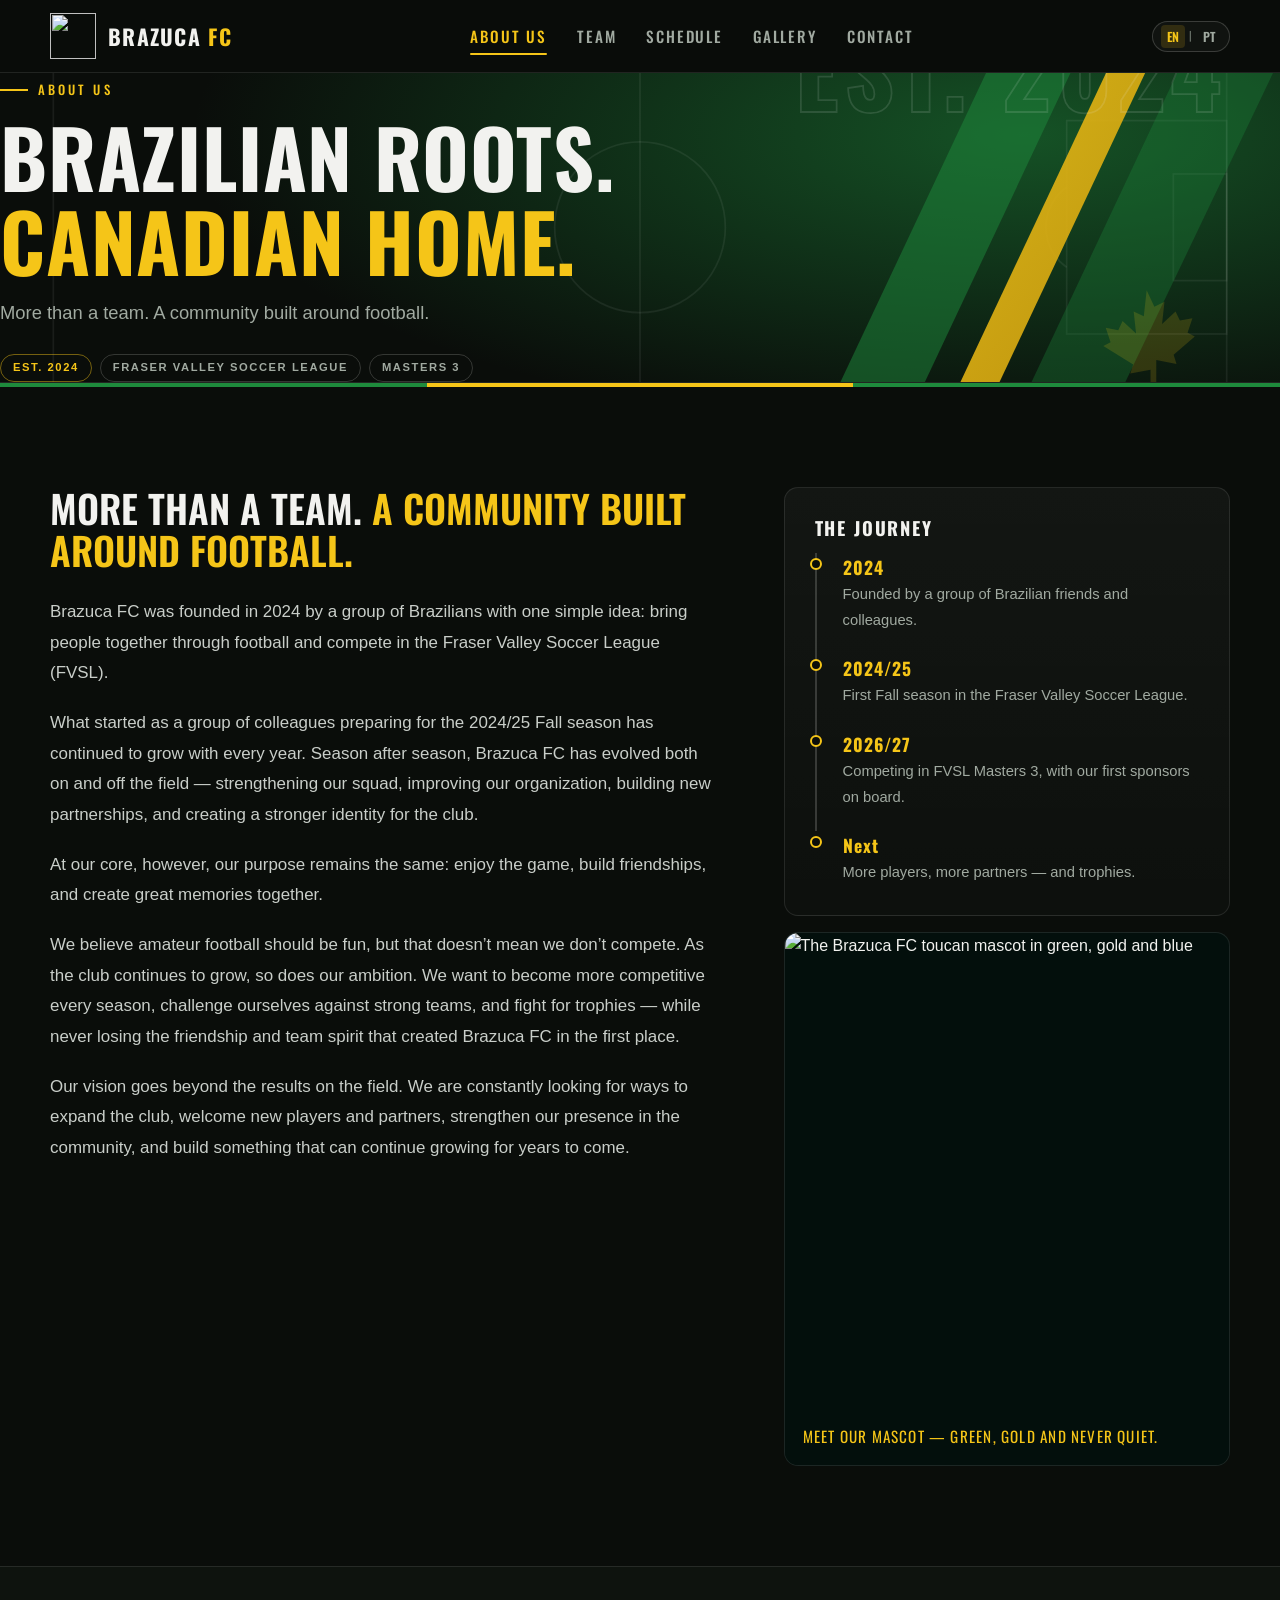
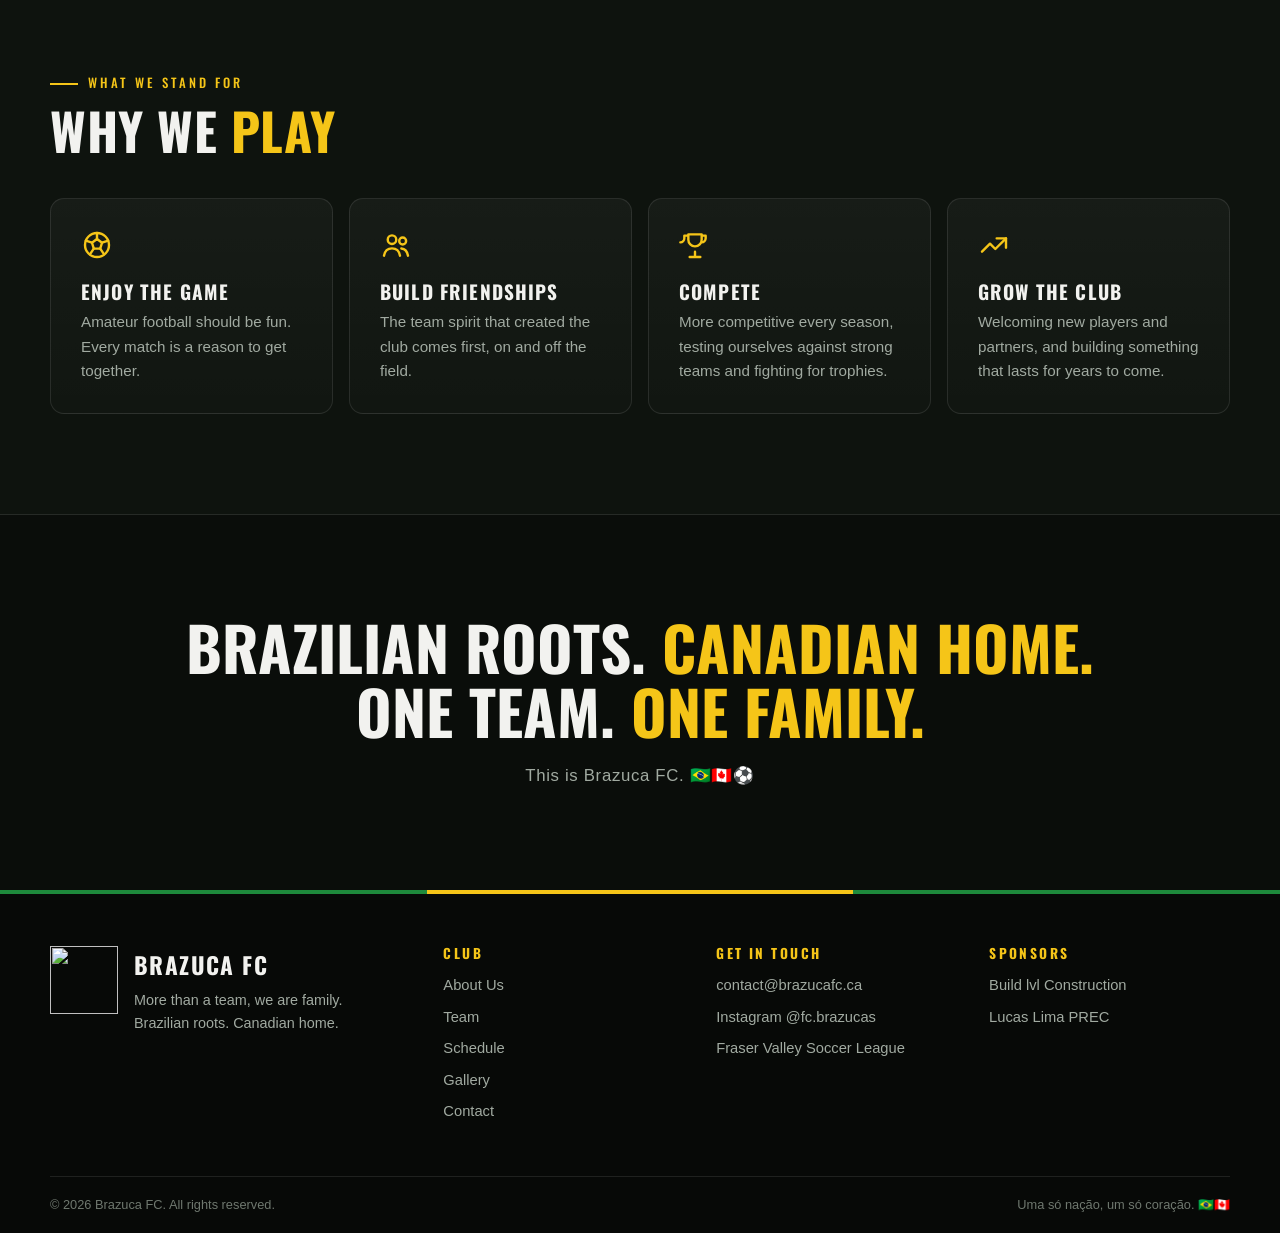
==== commit 7391993a: "fix: restore original about.html content and complete translations" ====
--- a/about.html
+++ b/about.html
@@ -77,15 +77,14 @@
         <path d="M1120 520 1365 0h75v70L1225 520z" fill="#1e8a3c" fill-opacity=".32"/>
         <use href="#ab-leaf" x="1225" y="320" width="130" height="130" fill="#f5c518" fill-opacity=".16"/>
         <text x="1380" y="130" text-anchor="end" font-family="Oswald, 'Arial Narrow', sans-serif" font-weight="700" font-size="110" letter-spacing="6" fill="none" stroke="#f2f2ef" stroke-opacity=".13" stroke-width="2">EST. 2024</text>
-      </svg>
-      <div class="container about-banner-inner">
+      </s      <div class="container about-banner-inner">
         <p class="eyebrow" data-i18n="about.eyebrow">About Us</p>
-        <h1 class="page-title" id="page-title" data-i18n="about.title">Brazilian roots.<br><span>Canadian home.</span></h1>
-        <p class="page-lead" data-i18n="about.lead">More than a team. A community built around football.</p>
+        <h1 class="page-title" id="page-title" data-i18n="about.bannerTitle">Brazilian roots.<br><span>Canadian home.</span></h1>
+        <p class="page-lead" data-i18n="about.bannerLead">More than a team. A community built around football.</p>
         <div class="banner-pills">
-          <span class="pill pill--yellow">Est. 2024</span>
-          <span class="pill">Fraser Valley Soccer League</span>
-          <span class="pill">Masters 3</span>
+          <span class="pill pill--yellow" data-i18n="about.pillEst">Est. 2024</span>
+          <span class="pill" data-i18n="about.pillFvsl">Fraser Valley Soccer League</span>
+          <span class="pill" data-i18n="about.pillMasters">Masters 3</span>
         </div>
       </div>
     </section>
@@ -95,24 +94,28 @@
       <div class="container story">
         <div>
           <h2 class="visually-hidden" id="story-title" data-i18n="about.storyTitle">Our story</h2>
-          <p class="story-lead" data-i18n="about.lead">More than a team. <span>A community built around football.</span></p>
+          <p class="story-lead" data-i18n="about.storyLead">More than a team. <span>A community built around football.</span></p>
           <div class="story-body">
             <p data-i18n="about.storyP1">Brazuca FC was founded in 2024 by a group of Brazilians with one simple idea: bring people together through football and compete in the Fraser Valley Soccer League (FVSL).</p>
             <p data-i18n="about.storyP2">What started as a group of colleagues preparing for the 2024/25 Fall season has continued to grow with every year. Season after season, Brazuca FC has evolved both on and off the field — strengthening our squad, improving our organization, building new partnerships, and creating a stronger identity for the club.</p>
+            <p data-i18n="about.storyP3">At our core, however, our purpose remains the same: enjoy the game, build friendships, and create great memories together.</p>
+            <p data-i18n="about.storyP4">We believe amateur football should be fun, but that doesn’t mean we don’t compete. As the club continues to grow, so does our ambition. We want to become more competitive every season, challenge ourselves against strong teams, and fight for trophies — while never losing the friendship and team spirit that created Brazuca FC in the first place.</p>
+            <p data-i18n="about.storyP5">Our vision goes beyond the results on the field. We are constantly looking for ways to expand the club, welcome new players and partners, strengthen our presence in the community, and build something that can continue growing for years to come.</p>
           </div>
         </div>
         <aside class="story-aside" aria-label="Club timeline and mascot">
           <div class="card">
-            <h3 class="card-title" data-i18n="about.timelineTitle">The journey</h3>
+            <h3 class="card-title" data-i18n="about.journeyTitle">The journey</h3>
             <ol class="timeline">
               <li><strong data-i18n="about.t1Year">2024</strong><span data-i18n="about.t1Text">Founded by a group of Brazilian friends and colleagues.</span></li>
               <li><strong data-i18n="about.t2Year">2024/25</strong><span data-i18n="about.t2Text">First Fall season in the Fraser Valley Soccer League.</span></li>
               <li><strong data-i18n="about.t3Year">2026/27</strong><span data-i18n="about.t3Text">Competing in FVSL Masters 3, with our first sponsors on board.</span></li>
+              <li><strong data-i18n="about.t4Year">Next</strong><span data-i18n="about.t4Text">More players, more partners — and trophies.</span></li>
             </ol>
           </div>
           <figure class="mascot-card">
             <img src="assets/img/toucan.jpg" alt="The Brazuca FC toucan mascot in green, gold and blue" width="856" height="1024" loading="lazy">
-            <figcaption>Meet our mascot — green, gold and never quiet.</figcaption>
+            <figcaption data-i18n="about.mascotCaption">Meet our mascot — green, gold and never quiet.</figcaption>
           </figure>
         </aside>
       </div>
@@ -122,22 +125,23 @@
       <div class="container">
         <div class="section-head">
           <div>
-            <p class="eyebrow" data-i18n="about.valuesTitle">What we stand for</p>
+            <p class="eyebrow" data-i18n="about.valuesEyebrow">What we stand for</p>
             <h2 class="section-title" id="values-title" data-i18n="about.valuesTitle">Why we <span>play</span></h2>
           </div>
         </div>
         <div class="pillars">
-          <article class="card pillar"><svg viewBox="0 0 24 24" fill="none" stroke="currentColor" stroke-width="1.8" stroke-linecap="round" stroke-linejoin="round" aria-hidden="true"><circle cx="12" cy="12" r="9"/><path d="M12 7.5l3.8 2.8-1.4 4.4H9.6l-1.4-4.4z"/><path d="M12 3v4.5M15.8 10.3l4.6-1.6M14.4 14.7l2.8 4.2M9.6 14.7l-2.8 4.2M8.2 10.3 3.6 8.7"/></svg><h3 data-i18n="about.val1Title">Family First</h3><p data-i18n="about.val1Text">Beyond 90 minutes on the field, we support each other through life in Canada.</p></article>
-          <article class="card pillar"><svg viewBox="0 0 24 24" fill="none" stroke="currentColor" stroke-width="1.8" stroke-linecap="round" stroke-linejoin="round" aria-hidden="true"><circle cx="9" cy="8" r="3.2"/><path d="M3 20c.6-3.4 3-5.5 6-5.5s5.4 2.1 6 5.5"/><circle cx="17" cy="9" r="2.6"/><path d="M16 14.6c2.6.2 4.4 2 5 5.4"/></svg><h3 data-i18n="about.val2Title">Passion &amp; Respect</h3><p data-i18n="about.val2Text">We play with heart, honoring the beautiful game and respecting every opponent.</p></article>
-          <article class="card pillar"><svg viewBox="0 0 24 24" fill="none" stroke="currentColor" stroke-width="1.8" stroke-linecap="round" stroke-linejoin="round" aria-hidden="true"><path d="M8 21h8M12 17v4M7 4h10v4a5 5 0 0 1-10 0V4zM17 5h3v2a3 3 0 0 1-3 3M7 5H4v2a3 3 0 0 0 3 3"/></svg><h3 data-i18n="about.val3Title">Compete</h3><p data-i18n="about.val3Text">More competitive every season, testing ourselves against strong teams and fighting for trophies.</p></article>
+          <article class="card pillar"><svg viewBox="0 0 24 24" fill="none" stroke="currentColor" stroke-width="1.8" stroke-linecap="round" stroke-linejoin="round" aria-hidden="true"><circle cx="12" cy="12" r="9"/><path d="M12 7.5l3.8 2.8-1.4 4.4H9.6l-1.4-4.4z"/><path d="M12 3v4.5M15.8 10.3l4.6-1.6M14.4 14.7l2.8 4.2M9.6 14.7l-2.8 4.2M8.2 10.3 3.6 8.7"/></svg><h3 data-i18n="about.val1Title">Enjoy the game</h3><p data-i18n="about.val1Text">Amateur football should be fun. Every match is a reason to get together.</p></article>
+          <article class="card pillar"><svg viewBox="0 0 24 24" fill="none" stroke="currentColor" stroke-width="1.8" stroke-linecap="round" stroke-linejoin="round" aria-hidden="true"><circle cx="9" cy="8" r="3.2"/><path d="M3 20c.6-3.4 3-5.5 6-5.5s5.4 2.1 6 5.5"/><circle cx="17" cy="9" r="2.6"/><path d="M16 14.6c2.6.2 4.4 2 5 5.4"/></svg><h3 data-i18n="about.val2Title">Build friendships</h3><p data-i18n="about.val2Text">The team spirit that created the club comes first, on and off the field.</p></article>
+          <article class="card pillar"><svg viewBox="0 0 24 24" fill="none" stroke="currentColor" stroke-width="1.8" stroke-linecap="round" stroke-linejoin="round" aria-hidden="true"><path d="M8 21h8M12 17v4M7 4h10v4a5 5 0 0 1-10 0V4zM17 5h3v2a3 3 0 0 1-3 3M7 5H4v2a3 3 0 0 1-3 3"/></svg><h3 data-i18n="about.val3Title">Compete</h3><p data-i18n="about.val3Text">More competitive every season, testing ourselves against strong teams and fighting for trophies.</p></article>
+          <article class="card pillar"><svg viewBox="0 0 24 24" fill="none" stroke="currentColor" stroke-width="1.8" stroke-linecap="round" stroke-linejoin="round" aria-hidden="true"><path d="M3 17l6-6 4 4 8-8"/><path d="M14 7h7v7"/></svg><h3 data-i18n="about.val4Title">Grow the club</h3><p data-i18n="about.val4Text">Welcoming new players and partners, and building something that lasts for years to come.</p></article>
         </div>
       </div>
     </section>
 
     <section class="section manifesto" aria-label="Our motto">
       <div class="container">
-        <p data-i18n="hero.tagline">Brazilian roots. <span>Canadian home.</span><br>One team. <span>One family.</span></p>
-        <small>This is Brazuca FC. 🇧🇷🇨🇦⚽</small>
+        <p data-i18n="about.manifestoText">Brazilian roots. <span>Canadian home.</span><br>One team. <span>One family.</span></p>
+        <small data-i18n="about.manifestoSub">This is Brazuca FC. 🇧🇷🇨🇦⚽</small>
       </div>
     </section>
   </main>
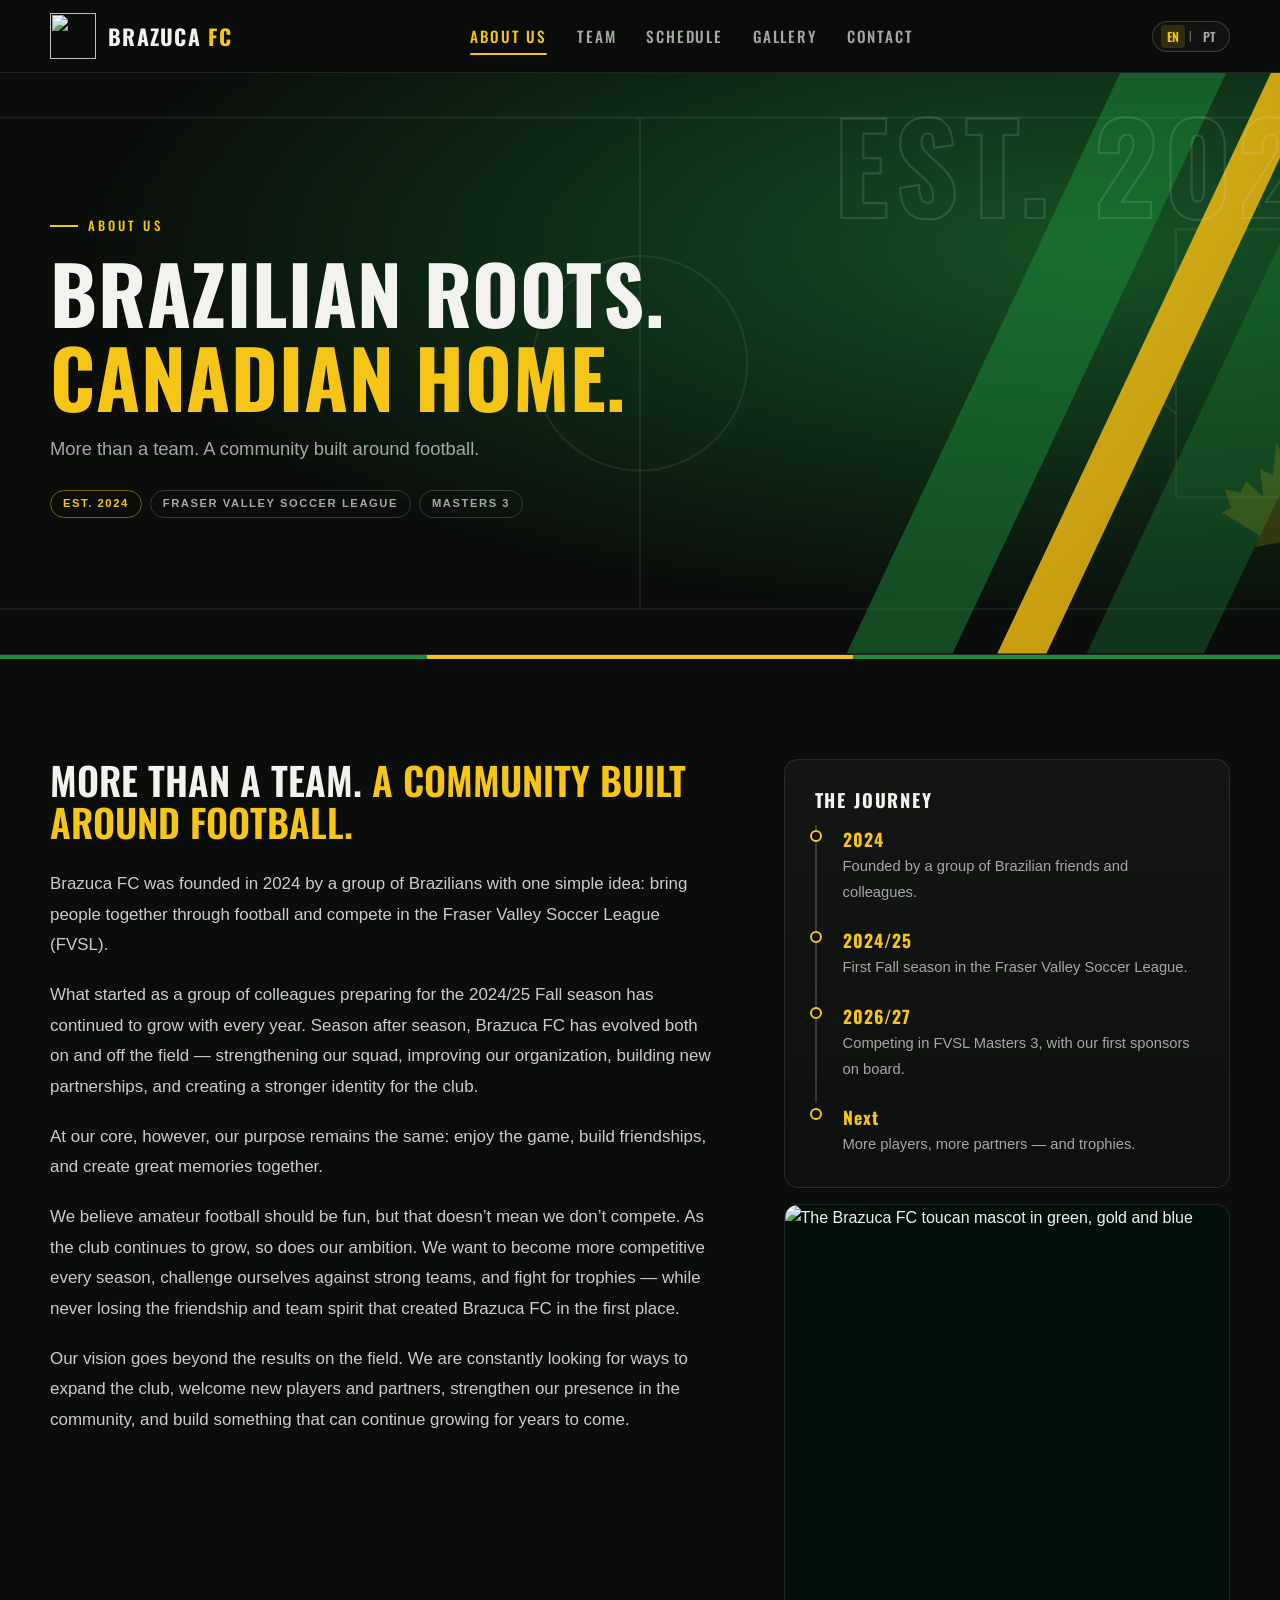
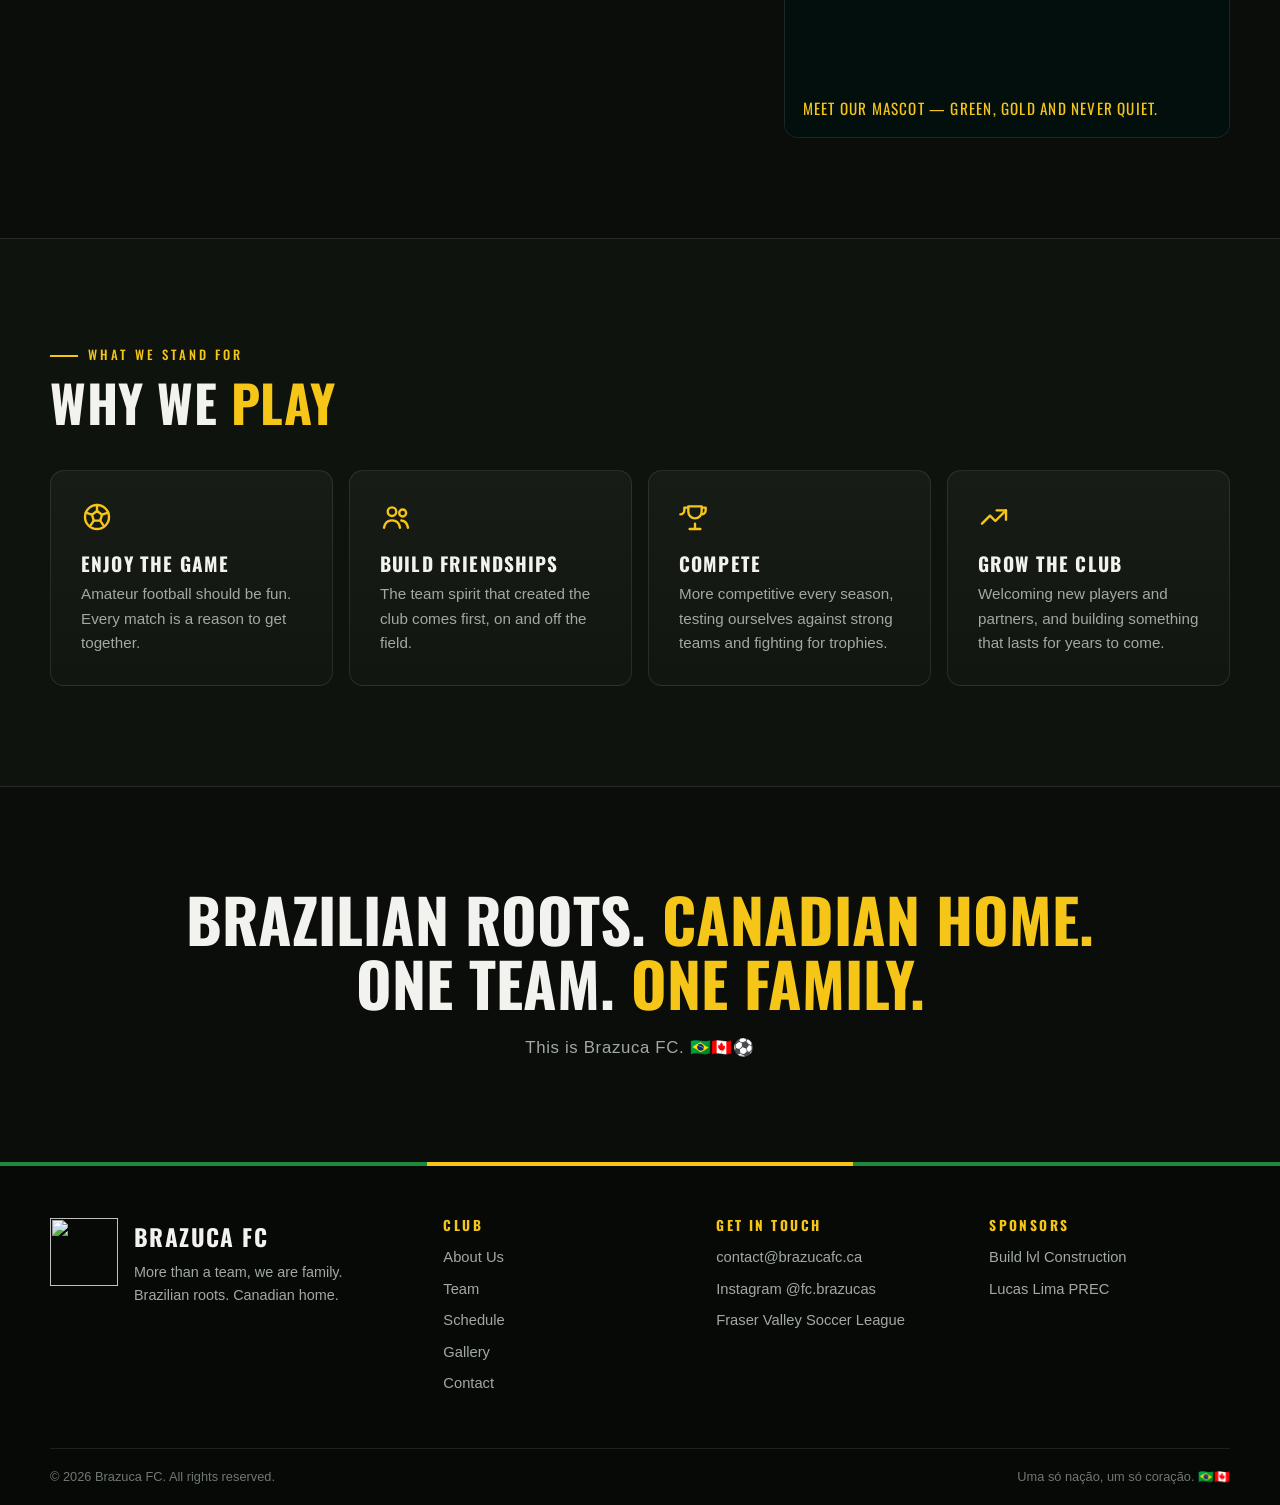
==== commit 83a3478b: "fix: repair malformed closing svg tag in about.html banner" ====
--- a/about.html
+++ b/about.html
@@ -77,7 +77,8 @@
         <path d="M1120 520 1365 0h75v70L1225 520z" fill="#1e8a3c" fill-opacity=".32"/>
         <use href="#ab-leaf" x="1225" y="320" width="130" height="130" fill="#f5c518" fill-opacity=".16"/>
         <text x="1380" y="130" text-anchor="end" font-family="Oswald, 'Arial Narrow', sans-serif" font-weight="700" font-size="110" letter-spacing="6" fill="none" stroke="#f2f2ef" stroke-opacity=".13" stroke-width="2">EST. 2024</text>
-      </s      <div class="container about-banner-inner">
+      </svg>
+      <div class="container about-banner-inner">
         <p class="eyebrow" data-i18n="about.eyebrow">About Us</p>
         <h1 class="page-title" id="page-title" data-i18n="about.bannerTitle">Brazilian roots.<br><span>Canadian home.</span></h1>
         <p class="page-lead" data-i18n="about.bannerLead">More than a team. A community built around football.</p>
